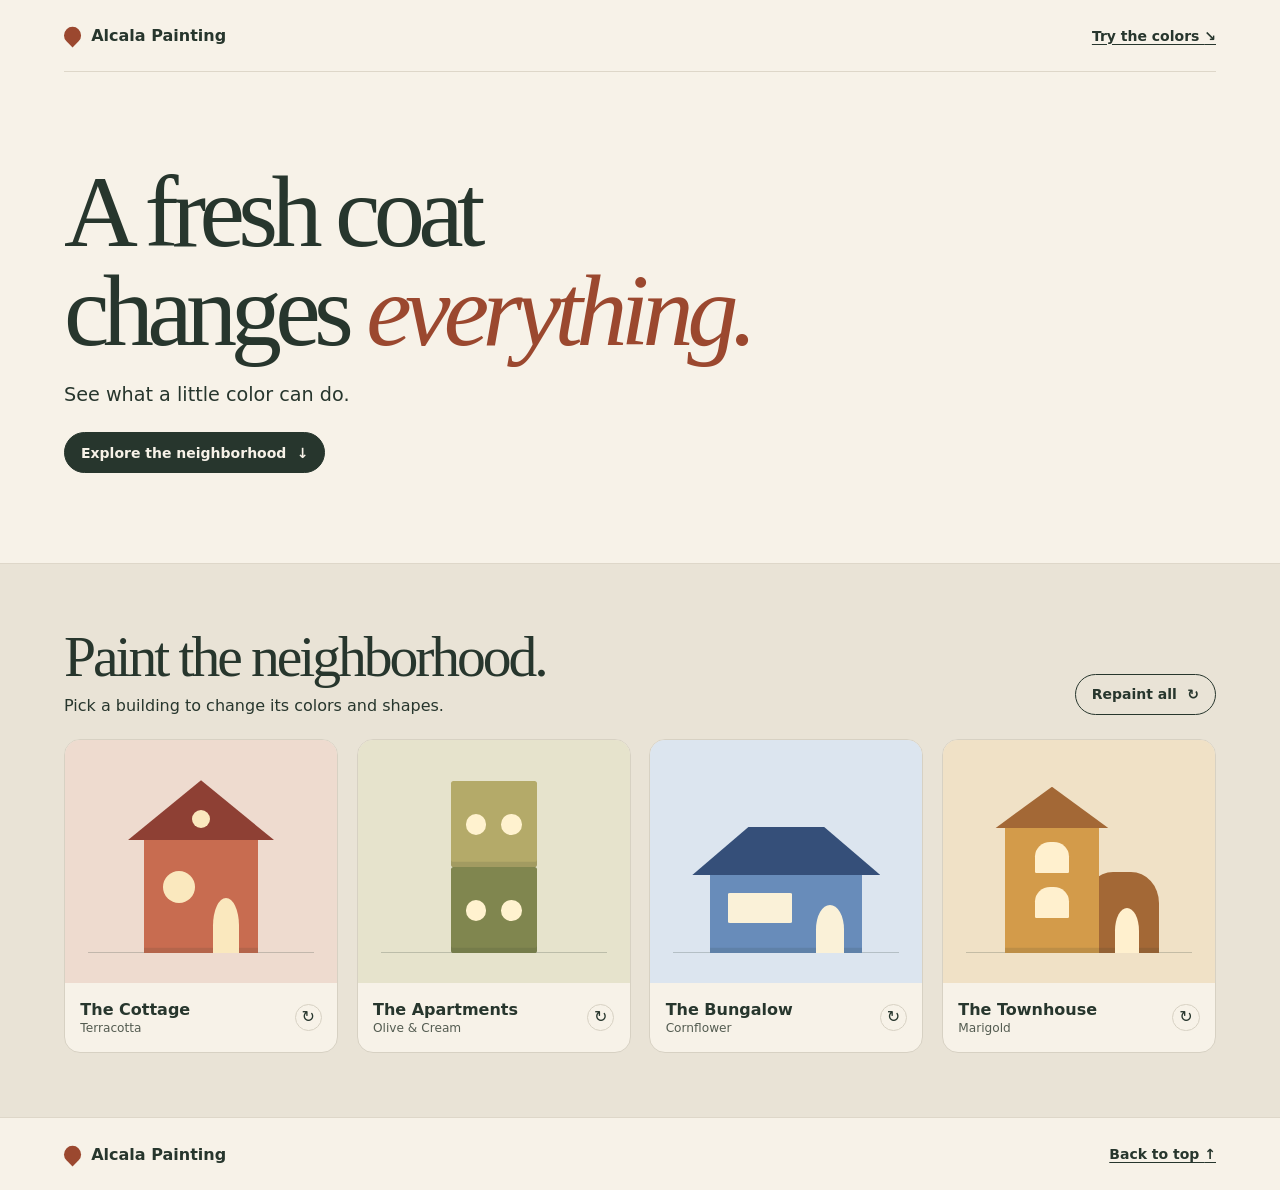
==== index.html @ 3118e8f6 "Add interactive painting neighborhood to homepage" ====
<!doctype html>
<html lang="en">
<head>
  <meta charset="utf-8">
  <meta name="viewport" content="width=device-width, initial-scale=1">
  <meta name="description" content="Try fresh paint colors on four geometric homes from Alcala Painting.">
  <meta name="theme-color" content="#f7f2e8">
  <title>Alcala Painting</title>
  <link rel="stylesheet" href="styles.css">
  <script src="paint.js" defer></script>
</head>
<body>
  <header class="site-header frame">
    <a href="./" class="wordmark"><span class="brand-mark" aria-hidden="true"></span> Alcala Painting</a>
    <a class="header-link" href="#paint">Try the colors <span aria-hidden="true">↘</span></a>
  </header>

  <main>
    <section class="intro frame">
      <h1>A fresh coat<br>changes <em>everything.</em></h1>
      <p>See what a little color can do.</p>
      <a class="intro-link" href="#paint">Explore the neighborhood <span aria-hidden="true">↓</span></a>
    </section>

    <section class="neighborhood" id="paint" aria-labelledby="paint-title">
      <div class="frame">
        <div class="section-heading">
          <div>
            <h2 id="paint-title">Paint the neighborhood.</h2>
            <p>Pick a building to change its colors and shapes.</p>
          </div>
          <button class="paint-all" type="button" disabled>Repaint all <span aria-hidden="true">↻</span></button>
        </div>

        <span id="repaint-label" class="visually-hidden">Repaint</span>
        <div class="buildings">
          <button class="building cottage" type="button" data-finish="0" aria-labelledby="repaint-label cottage-name" aria-describedby="cottage-finish" disabled>
            <span class="stage" aria-hidden="true">
              <span class="art">
                <span class="wall"></span>
                <span class="roof"></span>
                <span class="roof-window"></span>
                <span class="round-window"></span>
                <span class="door"></span>
              </span>
            </span>
            <span class="card-caption">
              <span><strong id="cottage-name">The Cottage</strong><span class="finish" id="cottage-finish">Terracotta</span></span>
              <span class="repaint-icon" aria-hidden="true">↻</span>
            </span>
          </button>

          <button class="building apartments" type="button" data-finish="0" aria-labelledby="repaint-label apartments-name" aria-describedby="apartments-finish" disabled>
            <span class="stage" aria-hidden="true">
              <span class="art">
                <span class="floor floor-top"><i></i><i></i></span>
                <span class="floor floor-bottom"><i></i><i></i></span>
              </span>
            </span>
            <span class="card-caption">
              <span><strong id="apartments-name">The Apartments</strong><span class="finish" id="apartments-finish">Olive &amp; Cream</span></span>
              <span class="repaint-icon" aria-hidden="true">↻</span>
            </span>
          </button>

          <button class="building bungalow" type="button" data-finish="0" aria-labelledby="repaint-label bungalow-name" aria-describedby="bungalow-finish" disabled>
            <span class="stage" aria-hidden="true">
              <span class="art">
                <span class="wall"></span>
                <span class="roof"></span>
                <span class="picture-window"></span>
                <span class="door"></span>
              </span>
            </span>
            <span class="card-caption">
              <span><strong id="bungalow-name">The Bungalow</strong><span class="finish" id="bungalow-finish">Cornflower</span></span>
              <span class="repaint-icon" aria-hidden="true">↻</span>
            </span>
          </button>

          <button class="building townhouse" type="button" data-finish="0" aria-labelledby="repaint-label townhouse-name" aria-describedby="townhouse-finish" disabled>
            <span class="stage" aria-hidden="true">
              <span class="art">
                <span class="wing"></span>
                <span class="wall"></span>
                <span class="roof"></span>
                <span class="upper-window"></span>
                <span class="lower-window"></span>
                <span class="door"></span>
              </span>
            </span>
            <span class="card-caption">
              <span><strong id="townhouse-name">The Townhouse</strong><span class="finish" id="townhouse-finish">Marigold</span></span>
              <span class="repaint-icon" aria-hidden="true">↻</span>
            </span>
          </button>
        </div>
        <p class="visually-hidden" role="status" id="paint-status"></p>
      </div>
    </section>
  </main>

  <footer class="site-footer frame">
    <span class="wordmark"><span class="brand-mark" aria-hidden="true"></span> Alcala Painting</span>
    <a class="header-link" href="#">Back to top <span aria-hidden="true">↑</span></a>
  </footer>
</body>
</html>
---- styles.css ----
:root {
  color-scheme: light;
  --paper: #f7f2e8;
  --ink: #27362d;
  --accent: #9b482f;
  font-family: system-ui, sans-serif;
  color: var(--ink);
  background: var(--paper);
}

* { box-sizing: border-box; }
body { margin: 0; }
a { color: inherit; }
button { font: inherit; }

:focus-visible {
  outline: 3px solid var(--accent);
  outline-offset: 5px;
}

.frame {
  width: min(100% - 2 * clamp(1rem, 5vw, 4rem), 72rem);
  margin-inline: auto;
}

.site-header,
.site-footer {
  display: flex;
  justify-content: space-between;
  align-items: center;
  gap: 1rem;
  min-height: 4.5rem;
}

.site-header { border-bottom: 1px solid #ded7c9; }

.wordmark {
  display: inline-flex;
  align-items: center;
  gap: .65rem;
  font-weight: 750;
  text-decoration: none;
}

.brand-mark {
  width: 1.05rem;
  height: 1.05rem;
  flex: none;
  background: var(--accent);
  border-radius: 50% 50% 50% 0;
  transform: rotate(-45deg);
}

.header-link {
  font-size: .875rem;
  font-weight: 650;
  text-underline-offset: .22em;
}

.intro {
  padding-block: clamp(3.25rem, 7vw, 6.25rem);
}

.intro h1,
.section-heading h2 {
  font-family: Georgia, serif;
  font-weight: 400;
  margin: 0;
}

.intro h1 {
  font-size: clamp(2.85rem, 8vw, 7.1rem);
  line-height: .97;
  letter-spacing: -.065em;
}

.intro em { color: var(--accent); }

.intro p {
  font-size: clamp(1rem, 2vw, 1.2rem);
  margin: 1.4rem 0 1.65rem;
}

.intro-link,
.paint-all {
  display: inline-flex;
  align-items: center;
  gap: .65rem;
  padding: .72rem 1rem;
  border: 1px solid var(--ink);
  border-radius: 2rem;
  font-weight: 650;
  font-size: .875rem;
  text-decoration: none;
}

.intro-link {
  background: var(--ink);
  color: var(--paper);
}

.intro-link:hover { background: #3c5043; }

.neighborhood {
  background: #e9e3d6;
  border-block: 1px solid #ded7c9;
  padding-block: clamp(2.5rem, 5vw, 4.5rem);
}

.section-heading {
  display: flex;
  justify-content: space-between;
  align-items: end;
  flex-wrap: wrap;
  gap: 1rem;
  margin-bottom: 1.5rem;
}

.section-heading h2 {
  font-size: clamp(2rem, 4.6vw, 3.6rem);
  line-height: 1;
  letter-spacing: -.053em;
}

.section-heading p { margin: .65rem 0 0; }

.paint-all {
  background: transparent;
  color: var(--ink);
}

.paint-all:hover:enabled { background: var(--paper); }
button:enabled { cursor: pointer; }

.buildings {
  display: grid;
  grid-template-columns: repeat(4, minmax(0, 1fr));
  gap: clamp(.55rem, 1.45vw, 1.2rem);
}

.building {
  min-width: 0;
  overflow: hidden;
  padding: 0;
  border: 1px solid #d7d1c3;
  border-radius: 1rem;
  background: var(--paper);
  color: var(--ink);
  text-align: left;
}

.stage {
  position: relative;
  display: grid;
  place-items: end center;
  aspect-ratio: 1.12;
  overflow: hidden;
  background: var(--sky);
  transition: background-color .4s ease;
}

.stage::before {
  content: "";
  position: absolute;
  width: 83%;
  left: 8.5%;
  bottom: 12%;
  border-bottom: 1px solid rgb(39 54 45 / .22);
}

.art {
  position: absolute;
  display: block;
  width: min(84%, 12.5rem);
  bottom: 12%;
  aspect-ratio: 1.2;
}

.art > span,
.floor i {
  display: block;
  position: absolute;
  transition: background-color .4s ease, border-radius .45s ease, clip-path .45s ease, transform .45s ease;
}

.wall, .floor { background: var(--siding); }
.roof, .wing { background: var(--trim); }
.door, .roof-window, .round-window, .picture-window, .upper-window, .lower-window, .floor i {
  background: var(--detail);
}

.wall, .floor, .wing {
  box-shadow: inset 0 -.33rem rgb(39 54 45 / .12);
}

.cottage {
  --sky: #eedbcf;
  --siding: #c86c50;
  --trim: #8e4034;
  --detail: #fae8be;
  --roofline: polygon(50% 0, 50% 0, 100% 100%, 0 100%);
  --window-corner: 50%;
}

.cottage[data-finish="1"] {
  --sky: #dbe5d5;
  --siding: #7e986c;
  --trim: #476746;
  --detail: #f9e7ba;
  --roofline: polygon(29% 0, 72% 0, 100% 100%, 0 100%);
  --window-corner: 18%;
  --door-corner: 12%;
}

.cottage[data-finish="2"] {
  --sky: #e9dff1;
  --siding: #a289bc;
  --trim: #604274;
  --detail: #f9eadf;
  --roofline: polygon(0 0, 76% 28%, 100% 100%, 0 100%);
  --window-corner: 50% 50% 12% 12%;
}

.cottage .wall { width: 57%; aspect-ratio: 1; bottom: 0; left: 21.5%; }
.cottage .roof { width: 73%; height: 36%; left: 13.5%; bottom: 68%; clip-path: var(--roofline); }
.cottage .roof-window { width: 9%; aspect-ratio: 1; left: 45.5%; bottom: 75%; border-radius: var(--window-corner); }
.cottage .round-window { width: 16%; aspect-ratio: 1; left: 31%; bottom: 30%; border-radius: var(--window-corner); }
.cottage .door { width: 13%; height: 33%; left: 56%; bottom: 0; border-radius: var(--door-corner, 50%) var(--door-corner, 50%) 0 0; }

.apartments {
  --sky: #e6e3cc;
  --siding: #80864f;
  --trim: #b4aa69;
  --detail: #fff2cf;
  --floor-corner: 3%;
  --window-corner: 50%;
  --shift: 0%;
}

.apartments[data-finish="1"] {
  --sky: #efdde4;
  --siding: #735369;
  --trim: #a8758d;
  --detail: #f9e4db;
  --floor-corner: 23% 23% 2% 2%;
  --window-corner: 15%;
  --shift: -18%;
}

.apartments[data-finish="2"] {
  --sky: #dce8ed;
  --siding: #3e5a73;
  --trim: #6b92b0;
  --detail: #f7eacb;
  --floor-corner: 4% 30% 4% 4%;
  --window-corner: 55% 55% 8% 8%;
  --shift: 18%;
}

.apartments .floor {
  display: flex;
  justify-content: space-evenly;
  align-items: center;
  width: 43%;
  aspect-ratio: 1;
  left: 28.5%;
  border-radius: var(--floor-corner);
}

.apartments .floor-top { bottom: 51.6%; background: var(--trim); transform: translateX(var(--shift)); }
.apartments .floor-bottom { bottom: 0; }
.apartments .floor i { position: static; width: 24%; aspect-ratio: 1; border-radius: var(--window-corner); }

.bungalow {
  --sky: #dce5ef;
  --siding: #688cba;
  --trim: #354f79;
  --detail: #faf1d8;
  --roofline: polygon(30% 0, 70% 0, 100% 100%, 0 100%);
  --window-corner: 3%;
}

.bungalow[data-finish="1"] {
  --sky: #f1ddd2;
  --siding: #c47256;
  --trim: #873c36;
  --detail: #ffe6ac;
  --roofline: polygon(12% 0, 100% 80%, 100% 100%, 0 100%);
  --window-corner: 45% 45% 5% 5%;
  --door-corner: 9%;
}

.bungalow[data-finish="2"] {
  --sky: #d8e8e2;
  --siding: #689483;
  --trim: #325e53;
  --detail: #fcf2d8;
  --roofline: polygon(0 28%, 84% 0, 100% 100%, 0 100%);
  --window-corner: 28%;
}

.bungalow .wall { width: 76%; height: 49%; left: 12%; bottom: 0; }
.bungalow .roof { width: 94%; height: 29%; left: 3%; bottom: 47%; clip-path: var(--roofline); }
.bungalow .picture-window { width: 32%; height: 18%; left: 21%; bottom: 18%; border-radius: var(--window-corner); }
.bungalow .door { width: 14%; height: 29%; left: 65%; bottom: 0; border-radius: var(--door-corner, 50%) var(--door-corner, 50%) 0 0; }

.townhouse {
  --sky: #f0e1c6;
  --siding: #d39b4a;
  --trim: #a36836;
  --detail: #fff0ce;
  --roofline: polygon(50% 0, 50% 0, 100% 100%, 0 100%);
  --window-corner: 45% 45% 4% 4%;
  --wing-corner: 38% 38% 0 0;
}

.townhouse[data-finish="1"] {
  --sky: #eedce2;
  --siding: #a0637d;
  --trim: #773d56;
  --detail: #fae9cb;
  --roofline: polygon(20% 0, 80% 0, 100% 100%, 0 100%);
  --window-corner: 50%;
  --wing-corner: 2%;
}

.townhouse[data-finish="2"] {
  --sky: #d7e7e9;
  --siding: #569498;
  --trim: #326367;
  --detail: #fbf0cb;
  --roofline: polygon(0 58%, 81% 0, 100% 100%, 0 100%);
  --window-corner: 6%;
  --door-corner: 6%;
  --wing-corner: 0 55% 0 0;
}

.townhouse .wing { width: 37%; height: 49%; left: 53%; bottom: 0; border-radius: var(--wing-corner); }
.townhouse .wall { width: 47%; height: 77%; left: 13%; bottom: 0; }
.townhouse .roof { width: 57%; height: 25%; left: 8%; bottom: 75%; clip-path: var(--roofline); }
.townhouse .upper-window, .townhouse .lower-window { width: 17%; height: 19%; left: 28%; border-radius: var(--window-corner); }
.townhouse .upper-window { bottom: 48%; }
.townhouse .lower-window { bottom: 21%; }
.townhouse .door { width: 12%; height: 27%; left: 68%; bottom: 0; border-radius: var(--door-corner, 50%) var(--door-corner, 50%) 0 0; }

.card-caption {
  display: flex;
  justify-content: space-between;
  align-items: center;
  gap: .4rem;
  padding: .8rem clamp(.55rem, 1.2vw, 1rem);
  min-height: 4.35rem;
}

.card-caption strong {
  display: block;
  font-size: clamp(.84rem, 1.55vw, 1rem);
}

.finish {
  display: block;
  margin-top: .12rem;
  color: #545c51;
  font-size: .76rem;
}

.repaint-icon {
  display: grid;
  place-items: center;
  flex: none;
  width: 1.7rem;
  aspect-ratio: 1;
  border: 1px solid #d7d1c3;
  border-radius: 50%;
  line-height: 1;
  transition: background-color .2s ease, color .2s ease;
}

.building:is(:hover, :focus-visible):enabled .repaint-icon {
  background: var(--ink);
  color: var(--paper);
}

.visually-hidden {
  position: absolute;
  width: 1px;
  height: 1px;
  overflow: hidden;
  clip-path: inset(50%);
  white-space: nowrap;
}

@media (max-width: 48rem) {
  .buildings { grid-template-columns: repeat(2, minmax(0, 1fr)); }
}

@media (prefers-reduced-motion: reduce) {
  .stage, .art > span, .floor i, .repaint-icon { transition: none; }
}
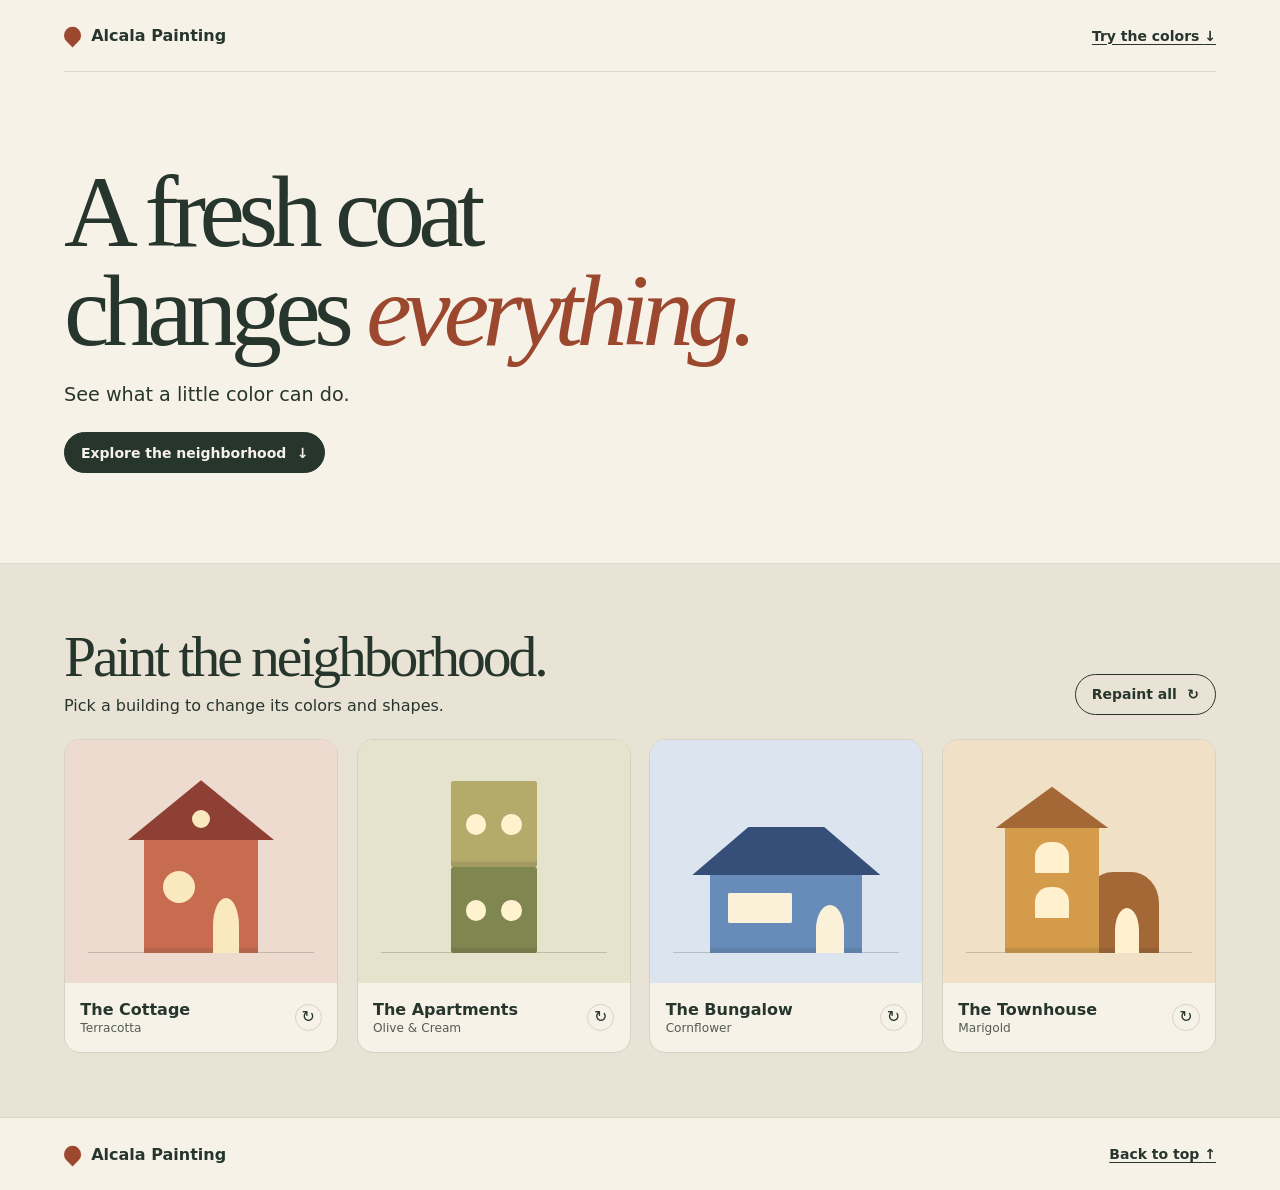
==== commit e6b4f8d7: "Align the house cards on narrow screens" ====
--- a/index.html
+++ b/index.html
@@ -12,7 +12,7 @@
 <body>
   <header class="site-header frame">
     <a href="./" class="wordmark"><span class="brand-mark" aria-hidden="true"></span> Alcala Painting</a>
-    <a class="header-link" href="#paint">Try the colors <span aria-hidden="true">↘</span></a>
+    <a class="header-link" href="#paint">Try the colors <span aria-hidden="true">↓</span></a>
   </header>
 
   <main>
--- a/styles.css
+++ b/styles.css
@@ -139,6 +139,8 @@
 }
 
 .building {
+  display: flex;
+  flex-direction: column;
   min-width: 0;
   overflow: hidden;
   padding: 0;
@@ -147,10 +149,12 @@
   background: var(--paper);
   color: var(--ink);
   text-align: left;
+  -webkit-tap-highlight-color: transparent;
 }
 
 .stage {
   position: relative;
+  width: 100%;
   display: grid;
   place-items: end center;
   aspect-ratio: 1.12;
@@ -345,6 +349,8 @@
 
 .card-caption {
   display: flex;
+  flex: 1;
+  width: 100%;
   justify-content: space-between;
   align-items: center;
   gap: .4rem;
@@ -376,7 +382,7 @@
   transition: background-color .2s ease, color .2s ease;
 }
 
-.building:is(:hover, :focus-visible):enabled .repaint-icon {
+.building:is(:hover, :focus-visible, :active):enabled .repaint-icon {
   background: var(--ink);
   color: var(--paper);
 }
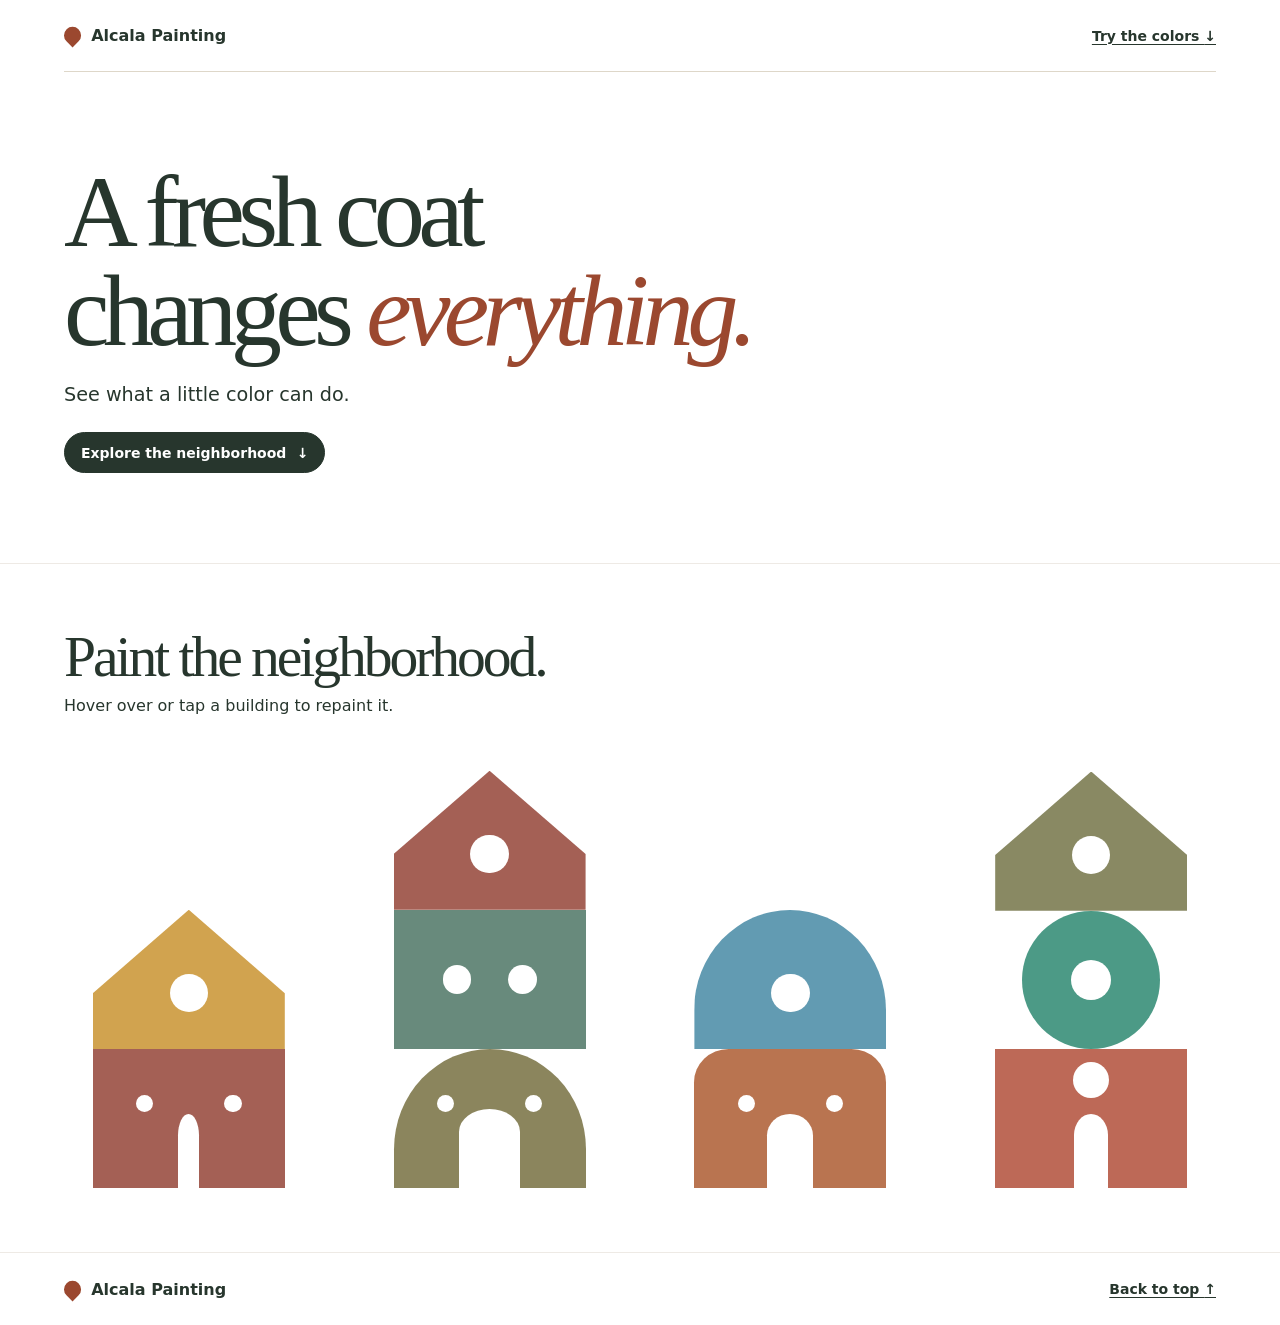
==== commit 78ef57c5: "Simplify the neighborhood and repaint buildings on hover" ====
--- a/index.html
+++ b/index.html
@@ -4,7 +4,7 @@
   <meta charset="utf-8">
   <meta name="viewport" content="width=device-width, initial-scale=1">
   <meta name="description" content="Try fresh paint colors on four geometric homes from Alcala Painting.">
-  <meta name="theme-color" content="#f7f2e8">
+  <meta name="theme-color" content="#ffffff">
   <title>Alcala Painting</title>
   <link rel="stylesheet" href="styles.css">
   <script src="paint.js" defer></script>
@@ -25,74 +25,28 @@
     <section class="neighborhood" id="paint" aria-labelledby="paint-title">
       <div class="frame">
         <div class="section-heading">
-          <div>
-            <h2 id="paint-title">Paint the neighborhood.</h2>
-            <p>Pick a building to change its colors and shapes.</p>
-          </div>
-          <button class="paint-all" type="button" disabled>Repaint all <span aria-hidden="true">↻</span></button>
+          <h2 id="paint-title">Paint the neighborhood.</h2>
+          <p>Hover over or tap a building to repaint it.</p>
         </div>
 
-        <span id="repaint-label" class="visually-hidden">Repaint</span>
         <div class="buildings">
-          <button class="building cottage" type="button" data-finish="0" aria-labelledby="repaint-label cottage-name" aria-describedby="cottage-finish" disabled>
-            <span class="stage" aria-hidden="true">
-              <span class="art">
-                <span class="wall"></span>
-                <span class="roof"></span>
-                <span class="roof-window"></span>
-                <span class="round-window"></span>
-                <span class="door"></span>
-              </span>
-            </span>
-            <span class="card-caption">
-              <span><strong id="cottage-name">The Cottage</strong><span class="finish" id="cottage-finish">Terracotta</span></span>
-              <span class="repaint-icon" aria-hidden="true">↻</span>
-            </span>
+          <button class="building cottage" type="button" data-finish="0" aria-label="Repaint the cottage" disabled>
+            <span class="layer top" aria-hidden="true"><span class="windows"><i></i></span></span>
+            <span class="layer ground" aria-hidden="true"><span class="windows"><i></i><i></i></span><span class="door"></span></span>
           </button>
-
-          <button class="building apartments" type="button" data-finish="0" aria-labelledby="repaint-label apartments-name" aria-describedby="apartments-finish" disabled>
-            <span class="stage" aria-hidden="true">
-              <span class="art">
-                <span class="floor floor-top"><i></i><i></i></span>
-                <span class="floor floor-bottom"><i></i><i></i></span>
-              </span>
-            </span>
-            <span class="card-caption">
-              <span><strong id="apartments-name">The Apartments</strong><span class="finish" id="apartments-finish">Olive &amp; Cream</span></span>
-              <span class="repaint-icon" aria-hidden="true">↻</span>
-            </span>
+          <button class="building apartments" type="button" data-finish="0" aria-label="Repaint the apartments" disabled>
+            <span class="layer top" aria-hidden="true"><span class="windows"><i></i></span></span>
+            <span class="layer middle" aria-hidden="true"><span class="windows"><i></i><i></i></span></span>
+            <span class="layer ground" aria-hidden="true"><span class="windows"><i></i><i></i></span><span class="door"></span></span>
           </button>
-
-          <button class="building bungalow" type="button" data-finish="0" aria-labelledby="repaint-label bungalow-name" aria-describedby="bungalow-finish" disabled>
-            <span class="stage" aria-hidden="true">
-              <span class="art">
-                <span class="wall"></span>
-                <span class="roof"></span>
-                <span class="picture-window"></span>
-                <span class="door"></span>
-              </span>
-            </span>
-            <span class="card-caption">
-              <span><strong id="bungalow-name">The Bungalow</strong><span class="finish" id="bungalow-finish">Cornflower</span></span>
-              <span class="repaint-icon" aria-hidden="true">↻</span>
-            </span>
+          <button class="building bungalow" type="button" data-finish="0" aria-label="Repaint the bungalow" disabled>
+            <span class="layer top" aria-hidden="true"><span class="windows"><i></i></span></span>
+            <span class="layer ground" aria-hidden="true"><span class="windows"><i></i><i></i></span><span class="door"></span></span>
           </button>
-
-          <button class="building townhouse" type="button" data-finish="0" aria-labelledby="repaint-label townhouse-name" aria-describedby="townhouse-finish" disabled>
-            <span class="stage" aria-hidden="true">
-              <span class="art">
-                <span class="wing"></span>
-                <span class="wall"></span>
-                <span class="roof"></span>
-                <span class="upper-window"></span>
-                <span class="lower-window"></span>
-                <span class="door"></span>
-              </span>
-            </span>
-            <span class="card-caption">
-              <span><strong id="townhouse-name">The Townhouse</strong><span class="finish" id="townhouse-finish">Marigold</span></span>
-              <span class="repaint-icon" aria-hidden="true">↻</span>
-            </span>
+          <button class="building townhouse" type="button" data-finish="0" aria-label="Repaint the townhouse" disabled>
+            <span class="layer top" aria-hidden="true"><span class="windows"><i></i></span></span>
+            <span class="layer middle" aria-hidden="true"><span class="windows"><i></i></span></span>
+            <span class="layer ground" aria-hidden="true"><span class="windows"><i></i></span><span class="door"></span></span>
           </button>
         </div>
         <p class="visually-hidden" role="status" id="paint-status"></p>
--- a/styles.css
+++ b/styles.css
@@ -1,6 +1,6 @@
 :root {
   color-scheme: light;
-  --paper: #f7f2e8;
+  --paper: #fff;
   --ink: #27362d;
   --accent: #9b482f;
   font-family: system-ui, sans-serif;
@@ -81,8 +81,7 @@
   margin: 1.4rem 0 1.65rem;
 }
 
-.intro-link,
-.paint-all {
+.intro-link {
   display: inline-flex;
   align-items: center;
   gap: .65rem;
@@ -92,9 +91,6 @@
   font-weight: 650;
   font-size: .875rem;
   text-decoration: none;
-}
-
-.intro-link {
   background: var(--ink);
   color: var(--paper);
 }
@@ -102,18 +98,8 @@
 .intro-link:hover { background: #3c5043; }
 
 .neighborhood {
-  background: #e9e3d6;
-  border-block: 1px solid #ded7c9;
+  border-block: 1px solid #eeeae5;
   padding-block: clamp(2.5rem, 5vw, 4.5rem);
-}
-
-.section-heading {
-  display: flex;
-  justify-content: space-between;
-  align-items: end;
-  flex-wrap: wrap;
-  gap: 1rem;
-  margin-bottom: 1.5rem;
 }
 
 .section-heading h2 {
@@ -124,268 +110,161 @@
 
 .section-heading p { margin: .65rem 0 0; }
 
-.paint-all {
-  background: transparent;
-  color: var(--ink);
-}
-
-.paint-all:hover:enabled { background: var(--paper); }
-button:enabled { cursor: pointer; }
-
 .buildings {
   display: grid;
   grid-template-columns: repeat(4, minmax(0, 1fr));
-  gap: clamp(.55rem, 1.45vw, 1.2rem);
+  align-items: end;
+  justify-items: center;
+  gap: clamp(1.25rem, 4vw, 3.5rem);
+  margin-block-start: clamp(2rem, 5vw, 3.5rem);
 }
 
 .building {
+  --gable: polygon(0 60%, 50% 0, 100% 60%, 100% 100%, 0 100%);
+  --low-gable: polygon(0 42%, 50% 0, 100% 42%, 100% 100%, 0 100%);
+  --offset-gable: polygon(0 62%, 38% 0, 100% 48%, 100% 100%, 0 100%);
+  --flat: polygon(0 0, 50% 0, 100% 0, 100% 100%, 0 100%);
+  --arch: 50% 50% 0 0 / 72% 72% 0 0;
+  width: min(100%, 12rem);
+  margin: 0;
+  padding: 0;
+  border: 0;
+  background: transparent;
+  color: inherit;
+  -webkit-tap-highlight-color: transparent;
+}
+
+.building:enabled { cursor: pointer; }
+
+.layer {
+  position: relative;
+  display: block;
+  aspect-ratio: 1.38;
+  transition: background-color .34s ease, border-radius .38s ease, clip-path .38s ease;
+}
+
+.top {
+  background: var(--top-paint);
+  border-radius: var(--top-rounding, 0);
+  clip-path: var(--roofline, var(--gable));
+}
+
+.middle {
+  background: var(--middle-paint);
+  border-radius: var(--middle-rounding, 0);
+}
+
+.ground {
+  background: var(--ground-paint);
+  border-radius: var(--ground-rounding, 0);
+}
+
+.windows {
+  position: absolute;
+  inset: 0;
   display: flex;
-  flex-direction: column;
-  min-width: 0;
-  overflow: hidden;
-  padding: 0;
-  border: 1px solid #d7d1c3;
-  border-radius: 1rem;
-  background: var(--paper);
-  color: var(--ink);
-  text-align: left;
-  -webkit-tap-highlight-color: transparent;
-}
-
-.stage {
-  position: relative;
-  width: 100%;
-  display: grid;
-  place-items: end center;
-  aspect-ratio: 1.12;
-  overflow: hidden;
-  background: var(--sky);
-  transition: background-color .4s ease;
-}
-
-.stage::before {
-  content: "";
+  justify-content: center;
+  align-items: center;
+  gap: 19%;
+}
+
+.top .windows { top: 20%; }
+
+.windows i,
+.door { background: var(--paper); }
+
+.windows i {
+  width: var(--window-width, 15%);
+  aspect-ratio: 1;
+  border-radius: var(--window-rounding, 50%);
+  transition: border-radius .38s ease, width .38s ease;
+}
+
+.top { --window-width: 20%; }
+.ground { --window-width: 9%; }
+
+.ground .windows {
+  top: 0;
+  bottom: 22%;
+  gap: 37%;
+}
+
+.door {
   position: absolute;
-  width: 83%;
-  left: 8.5%;
-  bottom: 12%;
-  border-bottom: 1px solid rgb(39 54 45 / .22);
-}
-
-.art {
-  position: absolute;
-  display: block;
-  width: min(84%, 12.5rem);
-  bottom: 12%;
-  aspect-ratio: 1.2;
-}
-
-.art > span,
-.floor i {
-  display: block;
-  position: absolute;
-  transition: background-color .4s ease, border-radius .45s ease, clip-path .45s ease, transform .45s ease;
-}
-
-.wall, .floor { background: var(--siding); }
-.roof, .wing { background: var(--trim); }
-.door, .roof-window, .round-window, .picture-window, .upper-window, .lower-window, .floor i {
-  background: var(--detail);
-}
-
-.wall, .floor, .wing {
-  box-shadow: inset 0 -.33rem rgb(39 54 45 / .12);
+  inset: auto 0 0;
+  width: var(--door-width, 24%);
+  height: var(--door-height, 53%);
+  margin-inline: auto;
+  border-radius: 50% 50% 0 0 / 29% 29% 0 0;
 }
 
 .cottage {
-  --sky: #eedbcf;
-  --siding: #c86c50;
-  --trim: #8e4034;
-  --detail: #fae8be;
-  --roofline: polygon(50% 0, 50% 0, 100% 100%, 0 100%);
-  --window-corner: 50%;
-}
-
-.cottage[data-finish="1"] {
-  --sky: #dbe5d5;
-  --siding: #7e986c;
-  --trim: #476746;
-  --detail: #f9e7ba;
-  --roofline: polygon(29% 0, 72% 0, 100% 100%, 0 100%);
-  --window-corner: 18%;
-  --door-corner: 12%;
-}
-
-.cottage[data-finish="2"] {
-  --sky: #e9dff1;
-  --siding: #a289bc;
-  --trim: #604274;
-  --detail: #f9eadf;
-  --roofline: polygon(0 0, 76% 28%, 100% 100%, 0 100%);
-  --window-corner: 50% 50% 12% 12%;
-}
-
-.cottage .wall { width: 57%; aspect-ratio: 1; bottom: 0; left: 21.5%; }
-.cottage .roof { width: 73%; height: 36%; left: 13.5%; bottom: 68%; clip-path: var(--roofline); }
-.cottage .roof-window { width: 9%; aspect-ratio: 1; left: 45.5%; bottom: 75%; border-radius: var(--window-corner); }
-.cottage .round-window { width: 16%; aspect-ratio: 1; left: 31%; bottom: 30%; border-radius: var(--window-corner); }
-.cottage .door { width: 13%; height: 33%; left: 56%; bottom: 0; border-radius: var(--door-corner, 50%) var(--door-corner, 50%) 0 0; }
+  --top-paint: #d1a34f;
+  --ground-paint: #a46055;
+  --door-width: 11%;
+}
 
 .apartments {
-  --sky: #e6e3cc;
-  --siding: #80864f;
-  --trim: #b4aa69;
-  --detail: #fff2cf;
-  --floor-corner: 3%;
-  --window-corner: 50%;
-  --shift: 0%;
-}
-
-.apartments[data-finish="1"] {
-  --sky: #efdde4;
-  --siding: #735369;
-  --trim: #a8758d;
-  --detail: #f9e4db;
-  --floor-corner: 23% 23% 2% 2%;
-  --window-corner: 15%;
-  --shift: -18%;
-}
-
-.apartments[data-finish="2"] {
-  --sky: #dce8ed;
-  --siding: #3e5a73;
-  --trim: #6b92b0;
-  --detail: #f7eacb;
-  --floor-corner: 4% 30% 4% 4%;
-  --window-corner: 55% 55% 8% 8%;
-  --shift: 18%;
-}
-
-.apartments .floor {
-  display: flex;
-  justify-content: space-evenly;
-  align-items: center;
-  width: 43%;
+  --top-paint: #a46055;
+  --middle-paint: #688a7c;
+  --ground-paint: #8b855d;
+  --ground-rounding: var(--arch);
+  --door-width: 32%;
+  --door-height: 57%;
+}
+
+.bungalow {
+  --top-paint: #629bb2;
+  --ground-paint: #b97450;
+  --roofline: var(--flat);
+  --top-rounding: var(--arch);
+  --ground-rounding: 18% 18% 0 0 / 24% 24% 0 0;
+}
+
+.townhouse {
+  --top-paint: #898963;
+  --middle-paint: #4c9a86;
+  --ground-paint: #bd6957;
+  --door-width: 18%;
+}
+
+.townhouse .middle {
+  width: 72%;
+  margin-inline: auto;
   aspect-ratio: 1;
-  left: 28.5%;
-  border-radius: var(--floor-corner);
-}
-
-.apartments .floor-top { bottom: 51.6%; background: var(--trim); transform: translateX(var(--shift)); }
-.apartments .floor-bottom { bottom: 0; }
-.apartments .floor i { position: static; width: 24%; aspect-ratio: 1; border-radius: var(--window-corner); }
-
-.bungalow {
-  --sky: #dce5ef;
-  --siding: #688cba;
-  --trim: #354f79;
-  --detail: #faf1d8;
-  --roofline: polygon(30% 0, 70% 0, 100% 100%, 0 100%);
-  --window-corner: 3%;
-}
-
-.bungalow[data-finish="1"] {
-  --sky: #f1ddd2;
-  --siding: #c47256;
-  --trim: #873c36;
-  --detail: #ffe6ac;
-  --roofline: polygon(12% 0, 100% 80%, 100% 100%, 0 100%);
-  --window-corner: 45% 45% 5% 5%;
-  --door-corner: 9%;
-}
-
-.bungalow[data-finish="2"] {
-  --sky: #d8e8e2;
-  --siding: #689483;
-  --trim: #325e53;
-  --detail: #fcf2d8;
-  --roofline: polygon(0 28%, 84% 0, 100% 100%, 0 100%);
-  --window-corner: 28%;
-}
-
-.bungalow .wall { width: 76%; height: 49%; left: 12%; bottom: 0; }
-.bungalow .roof { width: 94%; height: 29%; left: 3%; bottom: 47%; clip-path: var(--roofline); }
-.bungalow .picture-window { width: 32%; height: 18%; left: 21%; bottom: 18%; border-radius: var(--window-corner); }
-.bungalow .door { width: 14%; height: 29%; left: 65%; bottom: 0; border-radius: var(--door-corner, 50%) var(--door-corner, 50%) 0 0; }
-
-.townhouse {
-  --sky: #f0e1c6;
-  --siding: #d39b4a;
-  --trim: #a36836;
-  --detail: #fff0ce;
-  --roofline: polygon(50% 0, 50% 0, 100% 100%, 0 100%);
-  --window-corner: 45% 45% 4% 4%;
-  --wing-corner: 38% 38% 0 0;
-}
-
-.townhouse[data-finish="1"] {
-  --sky: #eedce2;
-  --siding: #a0637d;
-  --trim: #773d56;
-  --detail: #fae9cb;
-  --roofline: polygon(20% 0, 80% 0, 100% 100%, 0 100%);
-  --window-corner: 50%;
-  --wing-corner: 2%;
-}
-
-.townhouse[data-finish="2"] {
-  --sky: #d7e7e9;
-  --siding: #569498;
-  --trim: #326367;
-  --detail: #fbf0cb;
-  --roofline: polygon(0 58%, 81% 0, 100% 100%, 0 100%);
-  --window-corner: 6%;
-  --door-corner: 6%;
-  --wing-corner: 0 55% 0 0;
-}
-
-.townhouse .wing { width: 37%; height: 49%; left: 53%; bottom: 0; border-radius: var(--wing-corner); }
-.townhouse .wall { width: 47%; height: 77%; left: 13%; bottom: 0; }
-.townhouse .roof { width: 57%; height: 25%; left: 8%; bottom: 75%; clip-path: var(--roofline); }
-.townhouse .upper-window, .townhouse .lower-window { width: 17%; height: 19%; left: 28%; border-radius: var(--window-corner); }
-.townhouse .upper-window { bottom: 48%; }
-.townhouse .lower-window { bottom: 21%; }
-.townhouse .door { width: 12%; height: 27%; left: 68%; bottom: 0; border-radius: var(--door-corner, 50%) var(--door-corner, 50%) 0 0; }
-
-.card-caption {
-  display: flex;
-  flex: 1;
-  width: 100%;
-  justify-content: space-between;
-  align-items: center;
-  gap: .4rem;
-  padding: .8rem clamp(.55rem, 1.2vw, 1rem);
-  min-height: 4.35rem;
-}
-
-.card-caption strong {
-  display: block;
-  font-size: clamp(.84rem, 1.55vw, 1rem);
-}
-
-.finish {
-  display: block;
-  margin-top: .12rem;
-  color: #545c51;
-  font-size: .76rem;
-}
-
-.repaint-icon {
-  display: grid;
-  place-items: center;
-  flex: none;
-  width: 1.7rem;
-  aspect-ratio: 1;
-  border: 1px solid #d7d1c3;
-  border-radius: 50%;
-  line-height: 1;
-  transition: background-color .2s ease, color .2s ease;
-}
-
-.building:is(:hover, :focus-visible, :active):enabled .repaint-icon {
-  background: var(--ink);
-  color: var(--paper);
-}
+  --middle-rounding: 50%;
+  --window-width: 29%;
+}
+
+.townhouse .ground { --window-width: 19%; }
+.townhouse .ground .windows { bottom: 55%; }
+
+.building[data-finish="1"] {
+  --roofline: var(--offset-gable);
+  --top-rounding: 0 0 22% 22% / 0 0 17% 17%;
+  --middle-rounding: 17%;
+  --ground-rounding: var(--arch);
+  --window-rounding: 22% 22% 8% 8%;
+}
+
+.building[data-finish="2"] {
+  --roofline: var(--flat);
+  --top-rounding: var(--arch);
+  --middle-rounding: 0 30% 0 0;
+  --ground-rounding: 24% 0 0 0;
+  --window-rounding: 50% 50% 8% 8%;
+}
+
+.cottage[data-finish="1"] { --top-paint: #7e986c; --ground-paint: #58775f; }
+.cottage[data-finish="2"] { --top-paint: #a289bc; --ground-paint: #785c8c; }
+.apartments[data-finish="1"] { --top-paint: #a8758d; --middle-paint: #d59da0; --ground-paint: #735369; --ground-rounding: 19% 19% 0 0; }
+.apartments[data-finish="2"] { --top-paint: #6b92b0; --middle-paint: #99bfc7; --ground-paint: #3e5a73; --roofline: var(--low-gable); --top-rounding: 0; }
+.bungalow[data-finish="1"] { --top-paint: #c47256; --ground-paint: #a5604e; }
+.bungalow[data-finish="2"] { --top-paint: #689483; --ground-paint: #467569; --roofline: var(--low-gable); --top-rounding: 0; }
+.townhouse[data-finish="1"] { --top-paint: #a0637d; --middle-paint: #d5979f; --ground-paint: #773d56; }
+.townhouse[data-finish="2"] { --top-paint: #569498; --middle-paint: #7bb5ad; --ground-paint: #326367; --roofline: var(--low-gable); --top-rounding: 0; }
+.townhouse[data-finish="1"] .middle { --middle-rounding: 16%; }
+.townhouse[data-finish="2"] .middle { --middle-rounding: 50% 50% 14% 14% / 55% 55% 14% 14%; }
 
 .visually-hidden {
   position: absolute;
@@ -401,5 +280,5 @@
 }
 
 @media (prefers-reduced-motion: reduce) {
-  .stage, .art > span, .floor i, .repaint-icon { transition: none; }
-}
+  .layer, .windows i { transition: none; }
+}
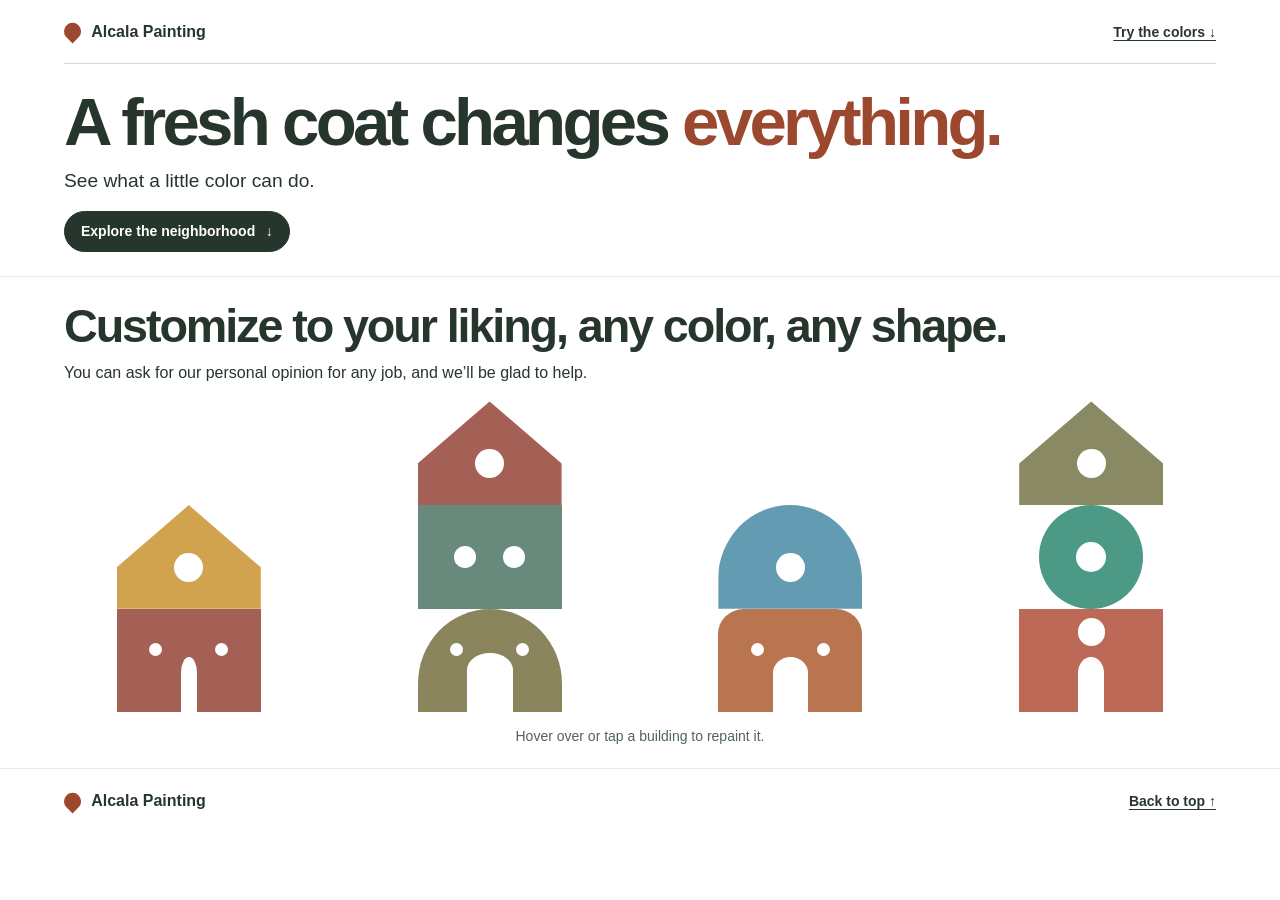
==== commit 2ca2ab5f: "Keep the houses visible and refresh homepage typography" ====
--- a/index.html
+++ b/index.html
@@ -6,7 +6,7 @@
   <meta name="description" content="Try fresh paint colors on four geometric homes from Alcala Painting.">
   <meta name="theme-color" content="#ffffff">
   <title>Alcala Painting</title>
-  <link rel="stylesheet" href="styles.css">
+  <link rel="stylesheet" href="styles.css?v=2">
   <script src="paint.js" defer></script>
 </head>
 <body>
@@ -17,7 +17,7 @@
 
   <main>
     <section class="intro frame">
-      <h1>A fresh coat<br>changes <em>everything.</em></h1>
+      <h1>A fresh coat changes <em>everything.</em></h1>
       <p>See what a little color can do.</p>
       <a class="intro-link" href="#paint">Explore the neighborhood <span aria-hidden="true">↓</span></a>
     </section>
@@ -25,8 +25,8 @@
     <section class="neighborhood" id="paint" aria-labelledby="paint-title">
       <div class="frame">
         <div class="section-heading">
-          <h2 id="paint-title">Paint the neighborhood.</h2>
-          <p>Hover over or tap a building to repaint it.</p>
+          <h2 id="paint-title">Customize to your liking, any color, any shape.</h2>
+          <p>You can ask for our personal opinion for any job, and we’ll be glad to help.</p>
         </div>
 
         <div class="buildings">
@@ -49,6 +49,7 @@
             <span class="layer ground" aria-hidden="true"><span class="windows"><i></i></span><span class="door"></span></span>
           </button>
         </div>
+        <p class="paint-hint">Hover over or tap a building to repaint it.</p>
         <p class="visually-hidden" role="status" id="paint-status"></p>
       </div>
     </section>
--- a/styles.css
+++ b/styles.css
@@ -3,7 +3,7 @@
   --paper: #fff;
   --ink: #27362d;
   --accent: #9b482f;
-  font-family: system-ui, sans-serif;
+  font-family: "Helvetica Neue", Helvetica, Arial, sans-serif;
   color: var(--ink);
   background: var(--paper);
 }
@@ -29,7 +29,7 @@
   justify-content: space-between;
   align-items: center;
   gap: 1rem;
-  min-height: 4.5rem;
+  min-height: 4rem;
 }
 
 .site-header { border-bottom: 1px solid #ded7c9; }
@@ -58,27 +58,26 @@
 }
 
 .intro {
-  padding-block: clamp(3.25rem, 7vw, 6.25rem);
+  padding: 1.5rem 0;
 }
 
 .intro h1,
 .section-heading h2 {
-  font-family: Georgia, serif;
-  font-weight: 400;
+  font-weight: 600;
   margin: 0;
 }
 
 .intro h1 {
-  font-size: clamp(2.85rem, 8vw, 7.1rem);
-  line-height: .97;
-  letter-spacing: -.065em;
-}
-
-.intro em { color: var(--accent); }
+  font-size: clamp(2.35rem, 5.25vw, 4.25rem);
+  line-height: 1.02;
+  letter-spacing: -.055em;
+}
+
+.intro em { color: var(--accent); font-style: normal; }
 
 .intro p {
   font-size: clamp(1rem, 2vw, 1.2rem);
-  margin: 1.4rem 0 1.65rem;
+  margin: .85rem 0 1.15rem;
 }
 
 .intro-link {
@@ -99,16 +98,23 @@
 
 .neighborhood {
   border-block: 1px solid #eeeae5;
-  padding-block: clamp(2.5rem, 5vw, 4.5rem);
+  padding: 1.5rem 0;
 }
 
 .section-heading h2 {
-  font-size: clamp(2rem, 4.6vw, 3.6rem);
-  line-height: 1;
-  letter-spacing: -.053em;
-}
-
-.section-heading p { margin: .65rem 0 0; }
+  font-size: clamp(1.65rem, 3.65vw, 3.25rem);
+  line-height: 1.08;
+  letter-spacing: -.045em;
+}
+
+.section-heading p { margin: .65rem 0 0; line-height: 1.5; }
+
+.paint-hint {
+  margin: 1rem 0 0;
+  color: #526359;
+  font-size: .875rem;
+  text-align: center;
+}
 
 .buildings {
   display: grid;
@@ -116,7 +122,7 @@
   align-items: end;
   justify-items: center;
   gap: clamp(1.25rem, 4vw, 3.5rem);
-  margin-block-start: clamp(2rem, 5vw, 3.5rem);
+  margin-top: 1rem;
 }
 
 .building {
@@ -125,7 +131,10 @@
   --offset-gable: polygon(0 62%, 38% 0, 100% 48%, 100% 100%, 0 100%);
   --flat: polygon(0 0, 50% 0, 100% 0, 100% 100%, 0 100%);
   --arch: 50% 50% 0 0 / 72% 72% 0 0;
-  width: min(100%, 12rem);
+  display: block;
+  width: 100%;
+  min-width: 0;
+  max-width: 9rem;
   margin: 0;
   padding: 0;
   border: 0;
@@ -139,7 +148,8 @@
 .layer {
   position: relative;
   display: block;
-  aspect-ratio: 1.38;
+  /* Percentage padding gives the floor height even without aspect-ratio support. */
+  padding-top: 72%;
   transition: background-color .34s ease, border-radius .38s ease, clip-path .38s ease;
 }
 
@@ -175,9 +185,14 @@
 
 .windows i {
   width: var(--window-width, 15%);
-  aspect-ratio: 1;
   border-radius: var(--window-rounding, 50%);
   transition: border-radius .38s ease, width .38s ease;
+}
+
+.windows i::after {
+  content: "";
+  display: block;
+  padding-top: 100%;
 }
 
 .top { --window-width: 20%; }
@@ -231,7 +246,6 @@
 .townhouse .middle {
   width: 72%;
   margin-inline: auto;
-  aspect-ratio: 1;
   --middle-rounding: 50%;
   --window-width: 29%;
 }
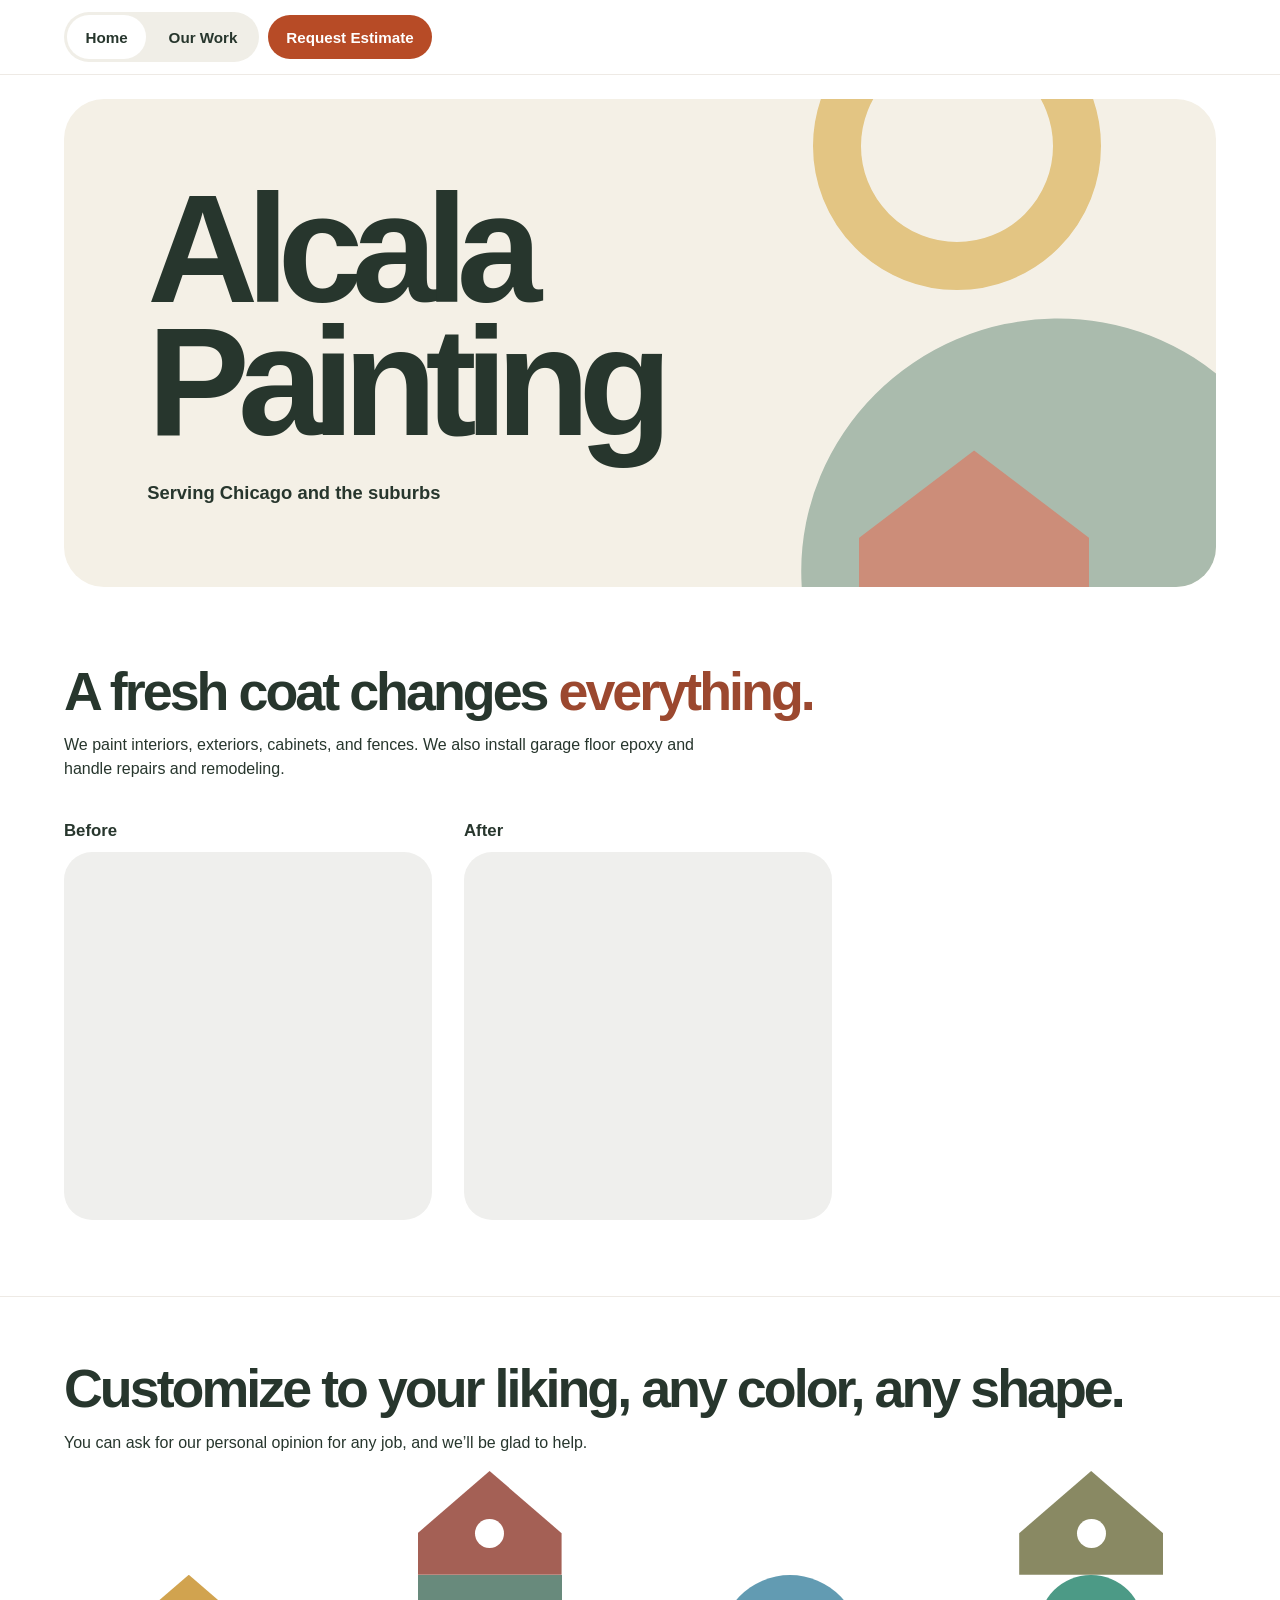
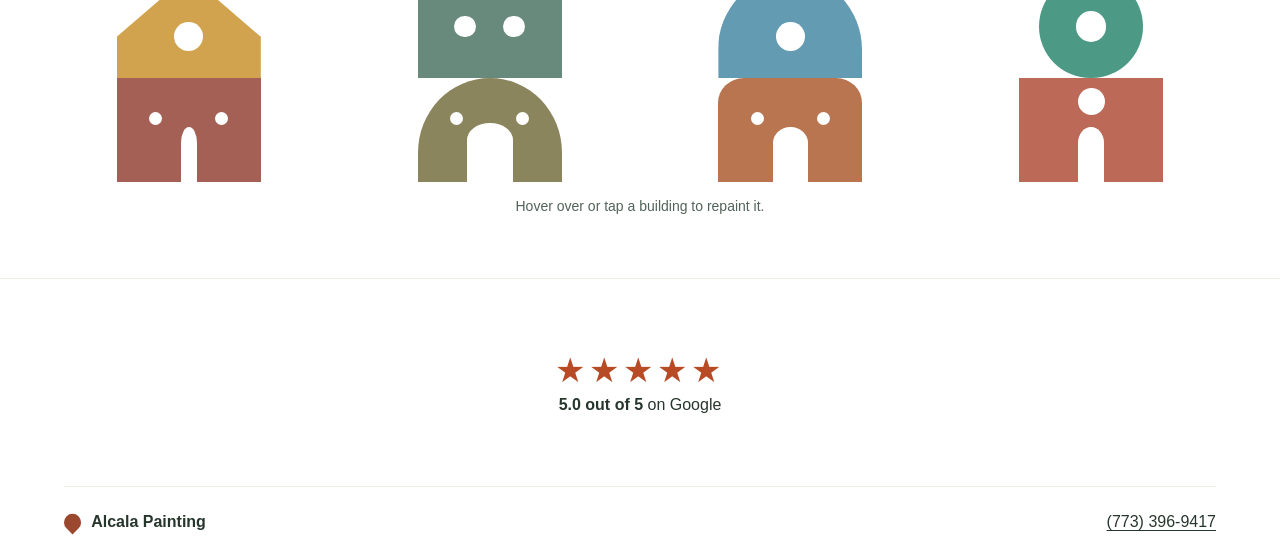
==== commit dc13390a: "Build the Alcala Painting homepage and estimate navigation" ====
--- a/index.html
+++ b/index.html
@@ -3,23 +3,51 @@
 <head>
   <meta charset="utf-8">
   <meta name="viewport" content="width=device-width, initial-scale=1">
-  <meta name="description" content="Try fresh paint colors on four geometric homes from Alcala Painting.">
+  <meta name="description" content="Alcala Painting offers interior and exterior painting, repairs, and remodeling in Chicago and the suburbs.">
   <meta name="theme-color" content="#ffffff">
   <title>Alcala Painting</title>
-  <link rel="stylesheet" href="styles.css?v=2">
+  <link rel="stylesheet" href="styles.css?v=3">
   <script src="paint.js" defer></script>
 </head>
 <body>
-  <header class="site-header frame">
-    <a href="./" class="wordmark"><span class="brand-mark" aria-hidden="true"></span> Alcala Painting</a>
-    <a class="header-link" href="#paint">Try the colors <span aria-hidden="true">↓</span></a>
+  <header class="site-header">
+    <nav class="site-nav frame" aria-label="Main navigation">
+      <div class="nav-group">
+        <a href="index.html" aria-current="page">Home</a>
+        <a href="our-work.html">Our Work</a>
+      </div>
+      <a href="request-estimate.html" class="estimate-link">Request Estimate</a>
+    </nav>
   </header>
 
   <main>
-    <section class="intro frame">
-      <h1>A fresh coat changes <em>everything.</em></h1>
-      <p>See what a little color can do.</p>
-      <a class="intro-link" href="#paint">Explore the neighborhood <span aria-hidden="true">↓</span></a>
+    <section class="hero frame" aria-labelledby="brand-title">
+      <div class="hero-panel">
+        <div class="hero-shapes" aria-hidden="true">
+          <span class="hero-arch"></span>
+          <span class="hero-round"></span>
+          <span class="hero-gable"></span>
+        </div>
+        <h1 id="brand-title">Alcala <span>Painting</span></h1>
+        <p>Serving Chicago and the suburbs</p>
+      </div>
+    </section>
+
+    <section class="intro frame" aria-labelledby="services-title">
+      <div class="section-heading">
+        <h2 id="services-title">A fresh coat changes <em>everything.</em></h2>
+        <p>We paint interiors, exteriors, cabinets, and fences. We also install garage floor epoxy and handle repairs and remodeling.</p>
+      </div>
+      <div class="comparison" role="group" aria-label="Before and after project photos">
+        <figure>
+          <figcaption>Before</figcaption>
+          <div class="photo-placeholder" role="img" aria-label="Before photo placeholder"></div>
+        </figure>
+        <figure>
+          <figcaption>After</figcaption>
+          <div class="photo-placeholder" role="img" aria-label="After photo placeholder"></div>
+        </figure>
+      </div>
     </section>
 
     <section class="neighborhood" id="paint" aria-labelledby="paint-title">
@@ -53,11 +81,15 @@
         <p class="visually-hidden" role="status" id="paint-status"></p>
       </div>
     </section>
+    <section class="rating frame" aria-label="Google rating">
+      <p class="rating-stars" aria-hidden="true">★★★★★</p>
+      <p><strong>5.0 out of 5</strong> on Google</p>
+    </section>
   </main>
 
   <footer class="site-footer frame">
     <span class="wordmark"><span class="brand-mark" aria-hidden="true"></span> Alcala Painting</span>
-    <a class="header-link" href="#">Back to top <span aria-hidden="true">↑</span></a>
+    <a href="tel:+17733969417">(773) 396-9417</a>
   </footer>
 </body>
 </html>
--- a/styles.css
+++ b/styles.css
@@ -3,13 +3,21 @@
   --paper: #fff;
   --ink: #27362d;
   --accent: #9b482f;
+  --orange: #b74b26;
   font-family: "Helvetica Neue", Helvetica, Arial, sans-serif;
   color: var(--ink);
   background: var(--paper);
 }
 
 * { box-sizing: border-box; }
-body { margin: 0; }
+body {
+  display: flex;
+  flex-direction: column;
+  min-height: 100vh;
+  margin: 0;
+}
+
+main { flex: 1; }
 a { color: inherit; }
 button { font: inherit; }
 
@@ -23,23 +31,78 @@
   margin-inline: auto;
 }
 
-.site-header,
+.site-header {
+  position: sticky;
+  top: 0;
+  z-index: 2;
+  padding: .75rem 0;
+  background: var(--paper);
+  border-bottom: 1px solid #eeeae5;
+}
+
+.site-nav,
+.nav-group {
+  display: flex;
+  align-items: center;
+  gap: .25rem;
+}
+
+.site-nav { gap: .55rem; }
+
+.nav-group {
+  background: #f0eee7;
+  padding: .2rem;
+  border-radius: 2rem;
+}
+
+.site-nav a,
+.call-link {
+  display: inline-flex;
+  align-items: center;
+  justify-content: center;
+  min-height: 2.75rem;
+  padding: .6rem clamp(.65rem, 2vw, 1.15rem);
+  border-radius: 2rem;
+  font-size: .95rem;
+  font-weight: 650;
+  text-decoration: none;
+  white-space: nowrap;
+}
+
+.nav-group a[aria-current="page"],
+.nav-group a:hover { background: var(--paper); }
+
+.site-nav .estimate-link,
+.call-link {
+  background: var(--orange);
+  color: var(--paper);
+}
+
+.site-nav .estimate-link:hover,
+.call-link:hover { background: #923c20; }
+
+.site-nav .estimate-link[aria-current="page"] {
+  box-shadow: inset 0 0 0 2px #75321e;
+}
+
 .site-footer {
   display: flex;
   justify-content: space-between;
   align-items: center;
-  gap: 1rem;
-  min-height: 4rem;
-}
-
-.site-header { border-bottom: 1px solid #ded7c9; }
+  flex-wrap: wrap;
+  gap: .75rem 1rem;
+  min-height: 4.5rem;
+  padding: .85rem 0;
+  border-top: 1px solid #eeeae5;
+}
+
+.site-footer a { text-underline-offset: .2em; }
 
 .wordmark {
   display: inline-flex;
   align-items: center;
   gap: .65rem;
   font-weight: 750;
-  text-decoration: none;
 }
 
 .brand-mark {
@@ -51,63 +114,132 @@
   transform: rotate(-45deg);
 }
 
-.header-link {
-  font-size: .875rem;
-  font-weight: 650;
-  text-underline-offset: .22em;
+.hero { padding-top: clamp(.65rem, 2.5vw, 1.5rem); }
+
+.hero-panel {
+  position: relative;
+  isolation: isolate;
+  overflow: hidden;
+  padding: clamp(1.35rem, 6.5vw, 5.25rem);
+  border-radius: clamp(1.25rem, 4vw, 2.5rem);
+  background: #f4f0e6;
+}
+
+.hero h1 {
+  font-size: clamp(3rem, 12vw, 10rem);
+  font-weight: 750;
+  line-height: .87;
+  letter-spacing: -.075em;
+  margin: 0;
+}
+
+.hero h1 span { display: block; }
+
+.hero p {
+  position: relative;
+  margin: clamp(1.1rem, 3vw, 2rem) 0 0;
+  font-size: clamp(.95rem, 2vw, 1.15rem);
+  font-weight: 550;
+}
+
+.hero-shapes {
+  position: absolute;
+  inset: 0;
+  z-index: -1;
+  pointer-events: none;
+}
+
+.hero-shapes span { position: absolute; display: block; }
+
+.hero-arch {
+  width: 44%;
+  height: 78%;
+  right: -6%;
+  bottom: -24%;
+  background: #aabbad;
+  border-radius: 50% 50% 0 0 / 65% 65% 0 0;
+  transform: rotate(-23deg);
+}
+
+.hero-round {
+  top: -20%;
+  right: 10%;
+  width: 25%;
+  aspect-ratio: 1;
+  border: clamp(.75rem, 4vw, 3rem) solid #e3c583;
+  border-radius: 50%;
+}
+
+.hero-gable {
+  right: 11%;
+  bottom: -11%;
+  width: 20%;
+  height: 39%;
+  background: #cc8d79;
+  clip-path: polygon(0 46%, 50% 0, 100% 46%, 100% 100%, 0 100%);
 }
 
 .intro {
-  padding: 1.5rem 0;
-}
-
-.intro h1,
-.section-heading h2 {
+  padding: clamp(2.5rem, 6vw, 5rem) 0;
+}
+
+.section-heading h2,
+.subpage h1 {
+  font-size: clamp(2rem, 4.2vw, 3.75rem);
+  line-height: 1.04;
+  letter-spacing: -.055em;
   font-weight: 600;
   margin: 0;
 }
 
-.intro h1 {
-  font-size: clamp(2.35rem, 5.25vw, 4.25rem);
-  line-height: 1.02;
-  letter-spacing: -.055em;
-}
-
-.intro em { color: var(--accent); font-style: normal; }
-
-.intro p {
-  font-size: clamp(1rem, 2vw, 1.2rem);
-  margin: .85rem 0 1.15rem;
-}
-
-.intro-link {
-  display: inline-flex;
-  align-items: center;
-  gap: .65rem;
-  padding: .72rem 1rem;
-  border: 1px solid var(--ink);
-  border-radius: 2rem;
+.section-heading em { color: var(--accent); font-style: normal; }
+.section-heading p { max-width: 42rem; margin: .85rem 0 0; line-height: 1.5; }
+
+.comparison {
+  display: grid;
+  grid-template-columns: repeat(2, minmax(0, 1fr));
+  gap: clamp(1rem, 4vw, 2rem);
+  margin-top: clamp(1.5rem, 4vw, 2.5rem);
+  max-width: 48rem;
+}
+
+.comparison figure { margin: 0; }
+
+.comparison figcaption {
+  margin-bottom: .65rem;
+  font-size: 1.05rem;
   font-weight: 650;
-  font-size: .875rem;
-  text-decoration: none;
-  background: var(--ink);
-  color: var(--paper);
-}
-
-.intro-link:hover { background: #3c5043; }
+}
+
+.photo-placeholder {
+  max-width: 23rem;
+  aspect-ratio: 1;
+  border-radius: clamp(1rem, 3vw, 1.75rem);
+  background: #efefed;
+}
+
 
 .neighborhood {
   border-block: 1px solid #eeeae5;
-  padding: 1.5rem 0;
-}
-
-.section-heading h2 {
-  font-size: clamp(1.65rem, 3.65vw, 3.25rem);
-  line-height: 1.08;
-  letter-spacing: -.045em;
-}
-
-.section-heading p { margin: .65rem 0 0; line-height: 1.5; }
+  padding: clamp(2.5rem, 6vw, 4rem) 0;
+}
+
+.rating {
+  text-align: center;
+  padding: clamp(2.75rem, 6vw, 4.5rem) 0;
+}
+
+.rating p { margin: 0; }
+.rating .rating-stars {
+  margin-bottom: .35rem;
+  color: var(--orange);
+  font-size: clamp(1.5rem, 3.8vw, 2.1rem);
+  letter-spacing: .12em;
+}
+
+.subpage { padding: clamp(2.75rem, 8vw, 6rem) 0; }
+.subpage p { max-width: 31rem; margin: 1rem 0 1.25rem; line-height: 1.5; }
+.subpage .service-area { color: #526359; font-size: .95rem; }
 
 .paint-hint {
   margin: 1rem 0 0;
@@ -293,6 +425,15 @@
   .buildings { grid-template-columns: repeat(2, minmax(0, 1fr)); }
 }
 
+@media (max-width: 36rem) {
+  .site-nav { gap: .35rem; }
+  .site-nav a { padding-inline: .6rem; font-size: .85rem; }
+  .comparison { grid-template-columns: minmax(0, 1fr); }
+  .hero-arch { right: -16%; width: 55%; }
+  .hero-gable { right: -5%; }
+  .hero-round { right: 0; }
+}
+
 @media (prefers-reduced-motion: reduce) {
   .layer, .windows i { transition: none; }
 }
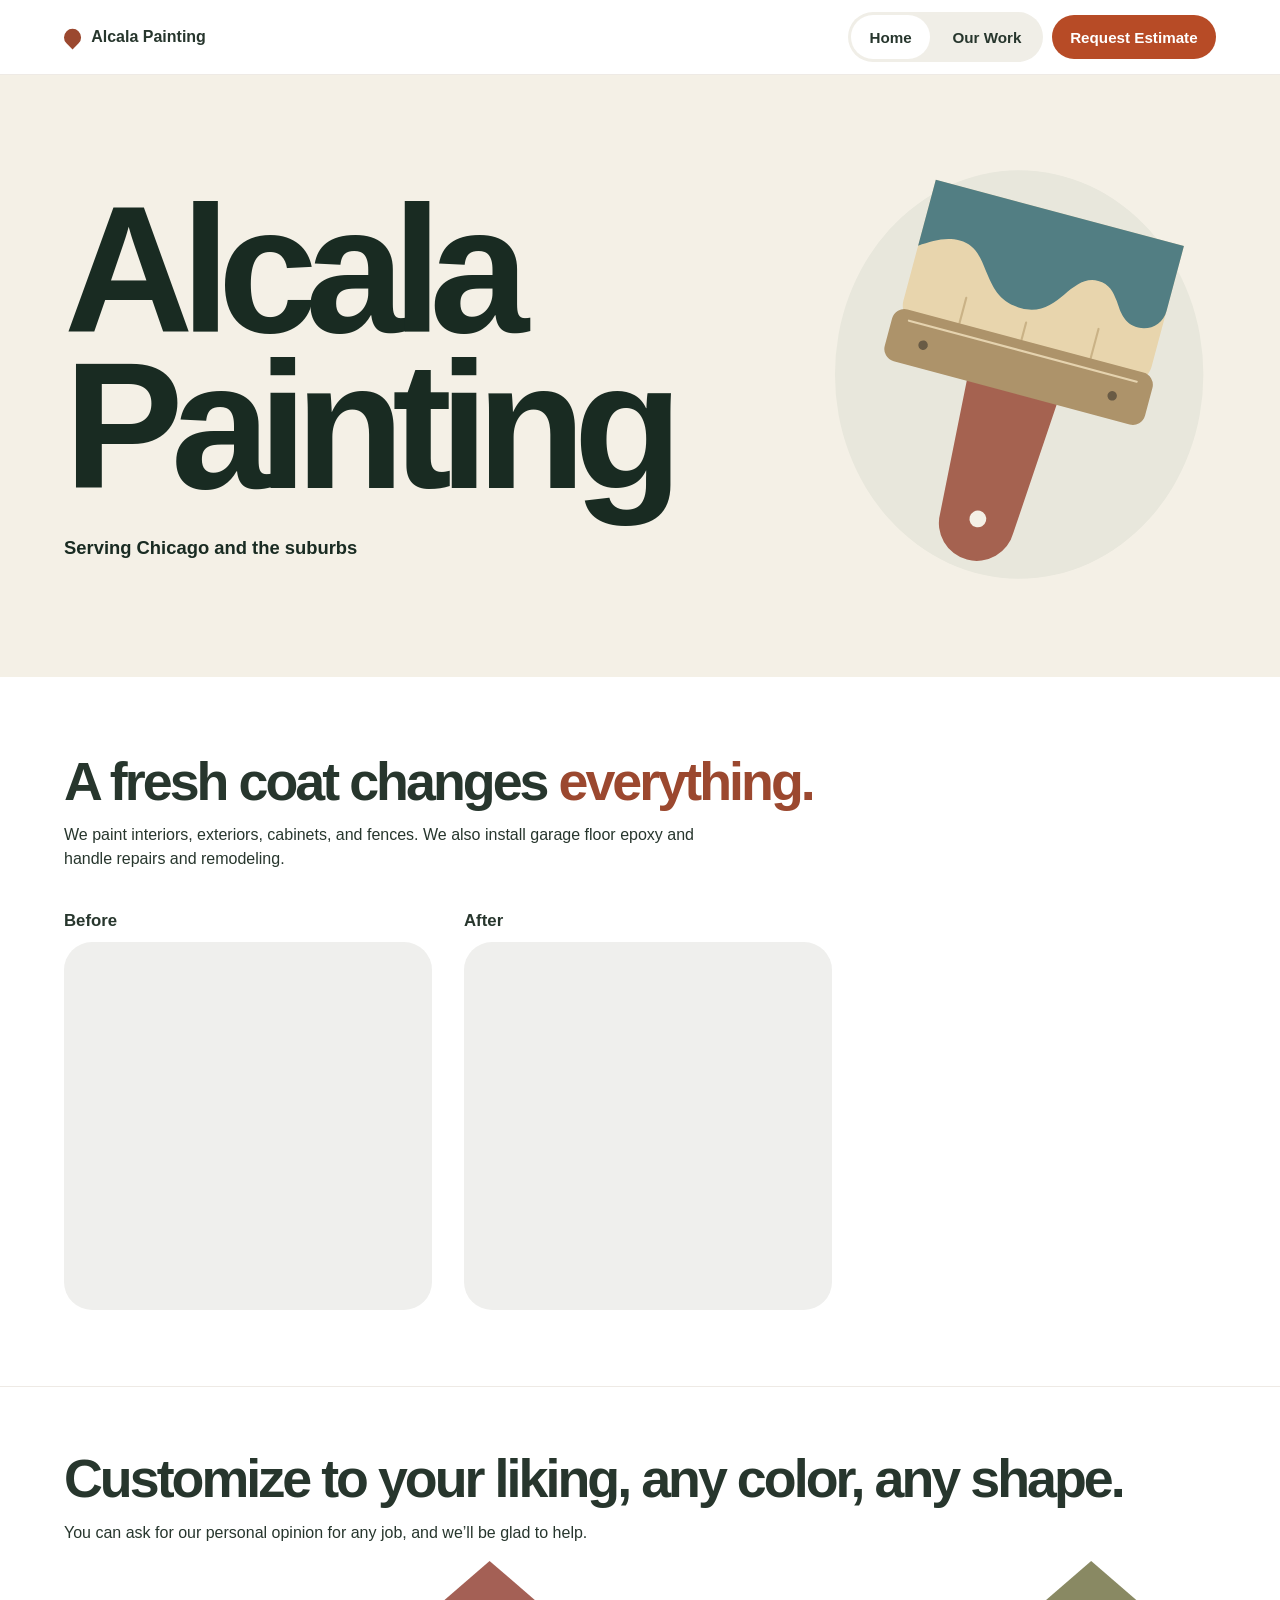
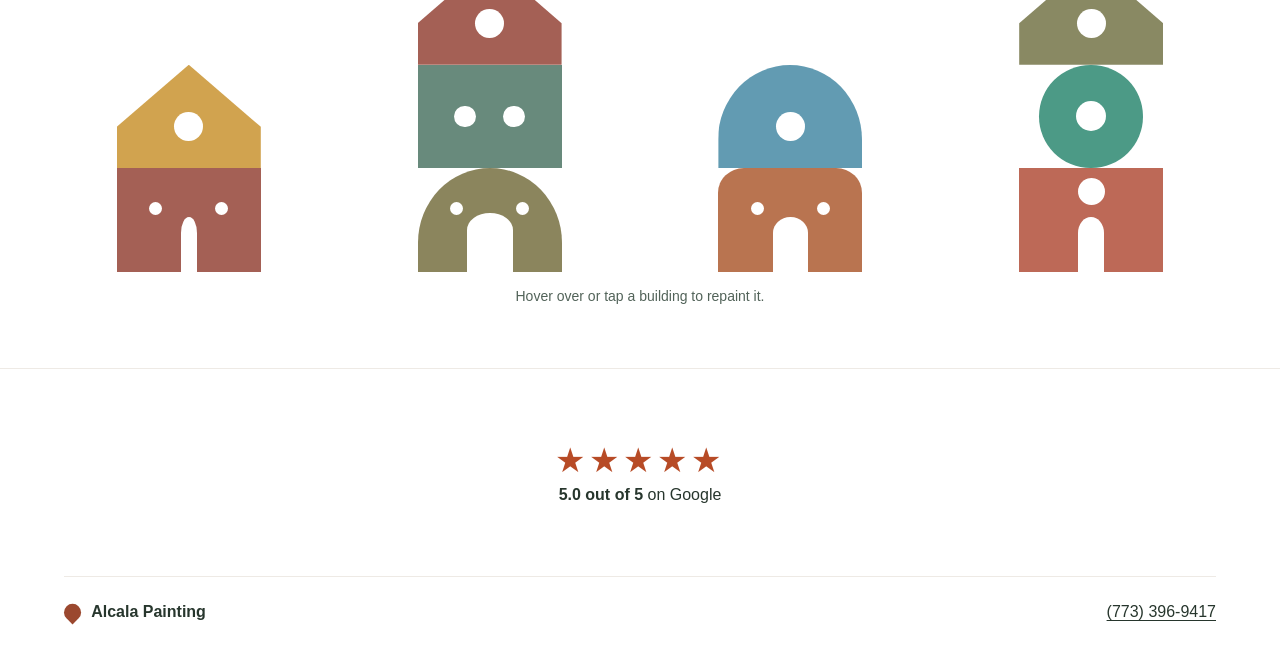
==== commit eca5b3a8: "Pair a full-width paintbrush hero with right-aligned navigation" ====
--- a/index.html
+++ b/index.html
@@ -6,30 +6,44 @@
   <meta name="description" content="Alcala Painting offers interior and exterior painting, repairs, and remodeling in Chicago and the suburbs.">
   <meta name="theme-color" content="#ffffff">
   <title>Alcala Painting</title>
-  <link rel="stylesheet" href="styles.css?v=3">
+  <link rel="stylesheet" href="styles.css?v=4">
   <script src="paint.js" defer></script>
 </head>
 <body>
   <header class="site-header">
-    <nav class="site-nav frame" aria-label="Main navigation">
-      <div class="nav-group">
-        <a href="index.html" aria-current="page">Home</a>
-        <a href="our-work.html">Our Work</a>
-      </div>
-      <a href="request-estimate.html" class="estimate-link">Request Estimate</a>
-    </nav>
+    <div class="header-content frame">
+      <a class="wordmark header-logo" href="index.html"><span class="brand-mark" aria-hidden="true"></span> Alcala Painting</a>
+      <nav class="site-nav" aria-label="Main navigation">
+        <div class="nav-group">
+          <a href="index.html" aria-current="page">Home</a>
+          <a href="our-work.html">Our Work</a>
+        </div>
+        <a href="request-estimate.html" class="estimate-link">Request Estimate</a>
+      </nav>
+    </div>
   </header>
 
   <main>
-    <section class="hero frame" aria-labelledby="brand-title">
-      <div class="hero-panel">
-        <div class="hero-shapes" aria-hidden="true">
-          <span class="hero-arch"></span>
-          <span class="hero-round"></span>
-          <span class="hero-gable"></span>
+    <section class="hero" aria-labelledby="brand-title">
+      <div class="hero-content frame">
+        <div class="hero-copy">
+          <h1 id="brand-title">Alcala <span>Painting</span></h1>
+          <p>Serving Chicago and the suburbs</p>
         </div>
-        <h1 id="brand-title">Alcala <span>Painting</span></h1>
-        <p>Serving Chicago and the suburbs</p>
+        <svg class="hero-brush" viewBox="0 0 380 440" aria-hidden="true" focusable="false">
+          <ellipse cx="193" cy="218" rx="175" ry="194" fill="#e8e7dc"/>
+          <g transform="rotate(15 190 220)">
+            <path d="M144 207h92l-10 157a36 36 0 0 1-72 0z" fill="#a56250"/>
+            <circle cx="190" cy="360" r="8" fill="#f4f0e6"/>
+            <path d="M68 59h244v119a18 18 0 0 1-18 18H86a18 18 0 0 1-18-18z" fill="#e8d5ad"/>
+            <path d="M68 59h244v64c0 12-10 22-22 22-14 0-20-10-26-19-6-8-11-14-22-14-13 0-20 10-28 21-8 11-17 23-36 23-22 0-31-12-42-26-8-11-16-21-31-21-14 0-25 7-37 15z" fill="#527e83"/>
+            <path d="M125 160v25m61-17v17m68-29v29" fill="none" stroke="#a58758" stroke-opacity=".45" stroke-width="2" stroke-linecap="round"/>
+            <rect x="62" y="185" width="256" height="51" rx="12" fill="#ad936a"/>
+            <path d="M78 195h224" fill="none" stroke="#f8e8c6" stroke-opacity=".76" stroke-width="2" stroke-linecap="round"/>
+            <circle cx="97" cy="214" r="4.5" fill="#695b45"/>
+            <circle cx="283" cy="214" r="4.5" fill="#695b45"/>
+          </g>
+        </svg>
       </div>
     </section>
 
--- a/styles.css
+++ b/styles.css
@@ -40,6 +40,19 @@
   border-bottom: 1px solid #eeeae5;
 }
 
+.header-content {
+  display: flex;
+  justify-content: space-between;
+  align-items: center;
+  gap: .6rem 1rem;
+}
+
+.header-logo {
+  min-height: 2.75rem;
+  text-decoration: none;
+  white-space: nowrap;
+}
+
 .site-nav,
 .nav-group {
   display: flex;
@@ -114,69 +127,42 @@
   transform: rotate(-45deg);
 }
 
-.hero { padding-top: clamp(.65rem, 2.5vw, 1.5rem); }
-
-.hero-panel {
-  position: relative;
-  isolation: isolate;
-  overflow: hidden;
-  padding: clamp(1.35rem, 6.5vw, 5.25rem);
-  border-radius: clamp(1.25rem, 4vw, 2.5rem);
+.hero {
   background: #f4f0e6;
+  color: #192b22;
+}
+
+.hero-content {
+  display: grid;
+  grid-template-columns: minmax(0, 1.7fr) minmax(0, 1fr);
+  align-items: center;
+  gap: clamp(1rem, 3vw, 3rem);
+  min-height: clamp(26rem, 47vw, 41rem);
+  padding: clamp(2rem, 5vw, 5rem) 0;
 }
 
 .hero h1 {
-  font-size: clamp(3rem, 12vw, 10rem);
+  font-size: clamp(4.5rem, 14vw, 13.5rem);
+  line-height: .87;
+  letter-spacing: -.07em;
   font-weight: 750;
-  line-height: .87;
-  letter-spacing: -.075em;
   margin: 0;
 }
 
 .hero h1 span { display: block; }
 
 .hero p {
-  position: relative;
-  margin: clamp(1.1rem, 3vw, 2rem) 0 0;
+  margin: clamp(1.2rem, 3vw, 2rem) 0 0;
   font-size: clamp(.95rem, 2vw, 1.15rem);
   font-weight: 550;
 }
 
-.hero-shapes {
-  position: absolute;
-  inset: 0;
-  z-index: -1;
-  pointer-events: none;
-}
-
-.hero-shapes span { position: absolute; display: block; }
-
-.hero-arch {
-  width: 44%;
-  height: 78%;
-  right: -6%;
-  bottom: -24%;
-  background: #aabbad;
-  border-radius: 50% 50% 0 0 / 65% 65% 0 0;
-  transform: rotate(-23deg);
-}
-
-.hero-round {
-  top: -20%;
-  right: 10%;
-  width: 25%;
-  aspect-ratio: 1;
-  border: clamp(.75rem, 4vw, 3rem) solid #e3c583;
-  border-radius: 50%;
-}
-
-.hero-gable {
-  right: 11%;
-  bottom: -11%;
-  width: 20%;
-  height: 39%;
-  background: #cc8d79;
-  clip-path: polygon(0 46%, 50% 0, 100% 46%, 100% 100%, 0 100%);
+.hero-brush {
+  display: block;
+  width: 100%;
+  max-width: 25rem;
+  height: auto;
+  justify-self: end;
 }
 
 .intro {
@@ -429,9 +415,11 @@
   .site-nav { gap: .35rem; }
   .site-nav a { padding-inline: .6rem; font-size: .85rem; }
   .comparison { grid-template-columns: minmax(0, 1fr); }
-  .hero-arch { right: -16%; width: 55%; }
-  .hero-gable { right: -5%; }
-  .hero-round { right: 0; }
+  .header-content { flex-wrap: wrap; }
+  .site-nav { margin-left: auto; }
+  .hero-content { grid-template-columns: minmax(0, 1fr); }
+  .hero h1 { font-size: clamp(3.5rem, 16vw, 6.5rem); }
+  .hero-brush { width: min(64%, 13rem); }
 }
 
 @media (prefers-reduced-motion: reduce) {
